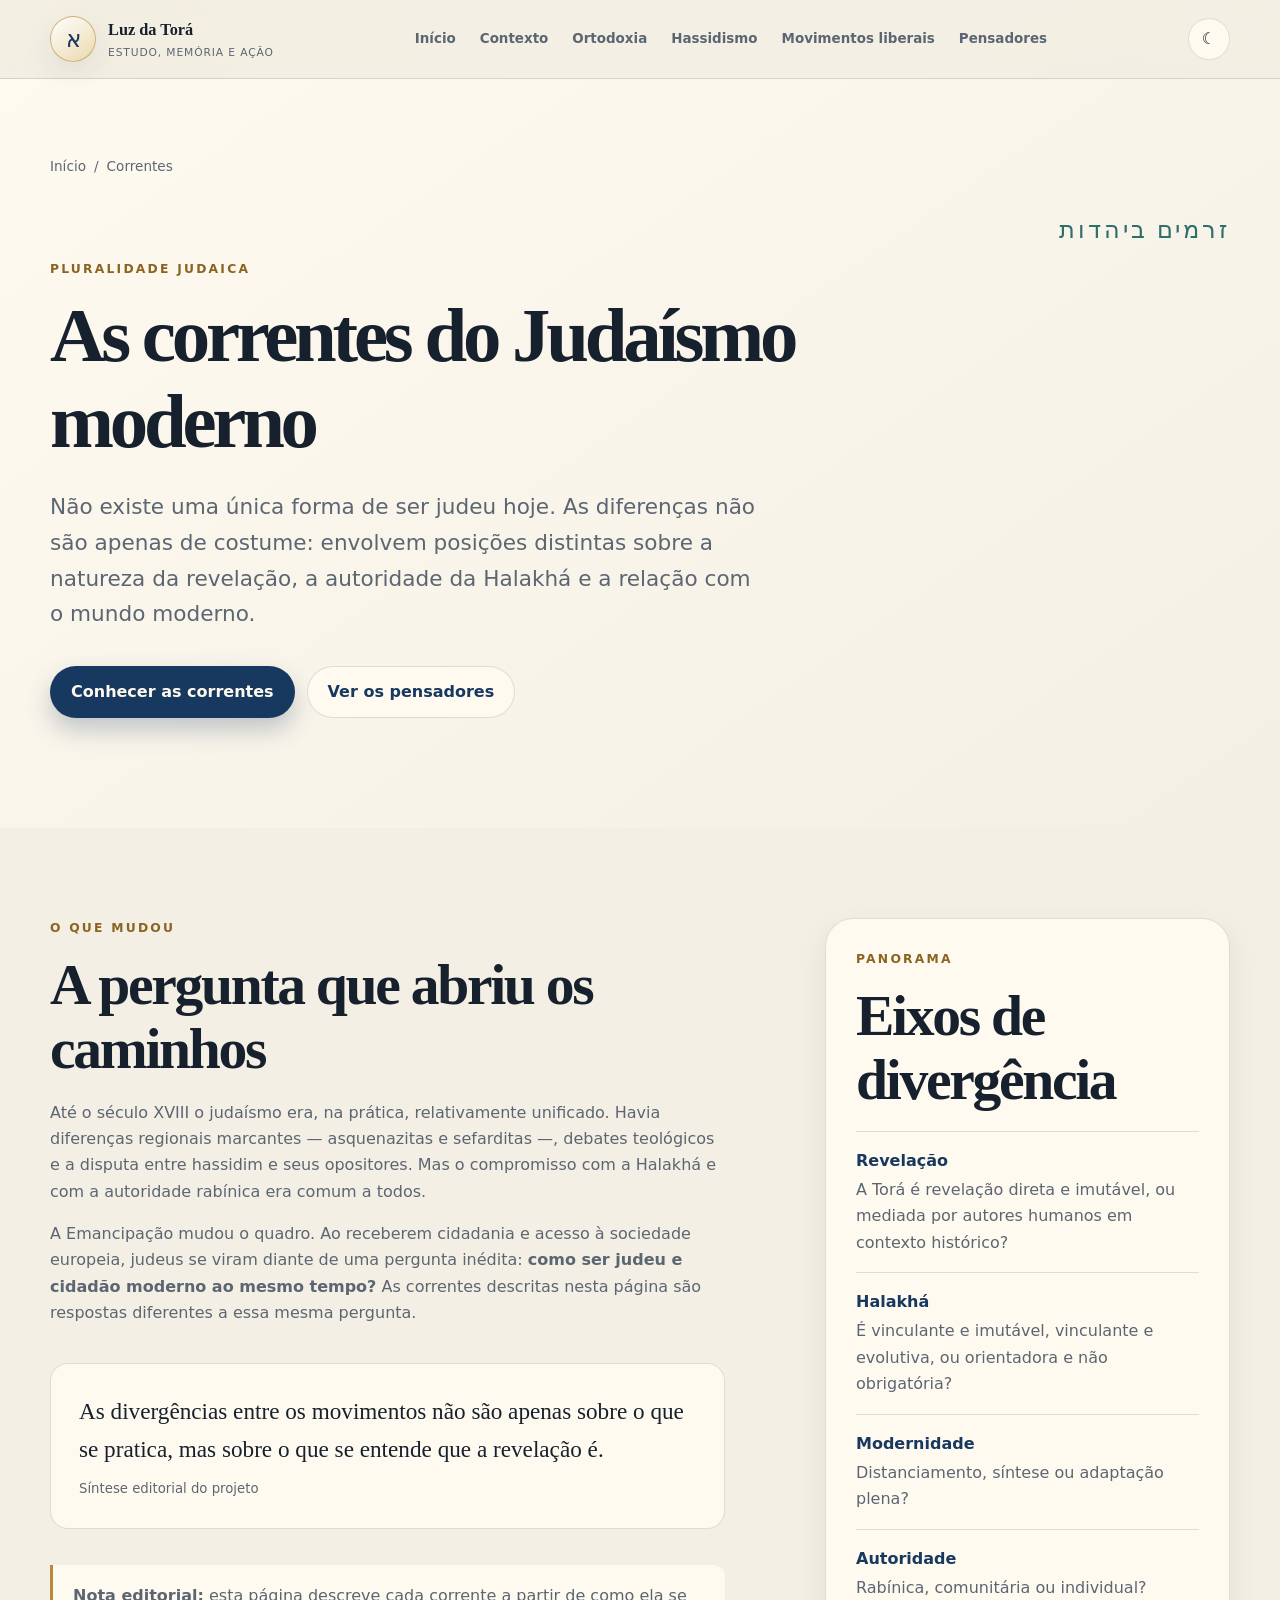
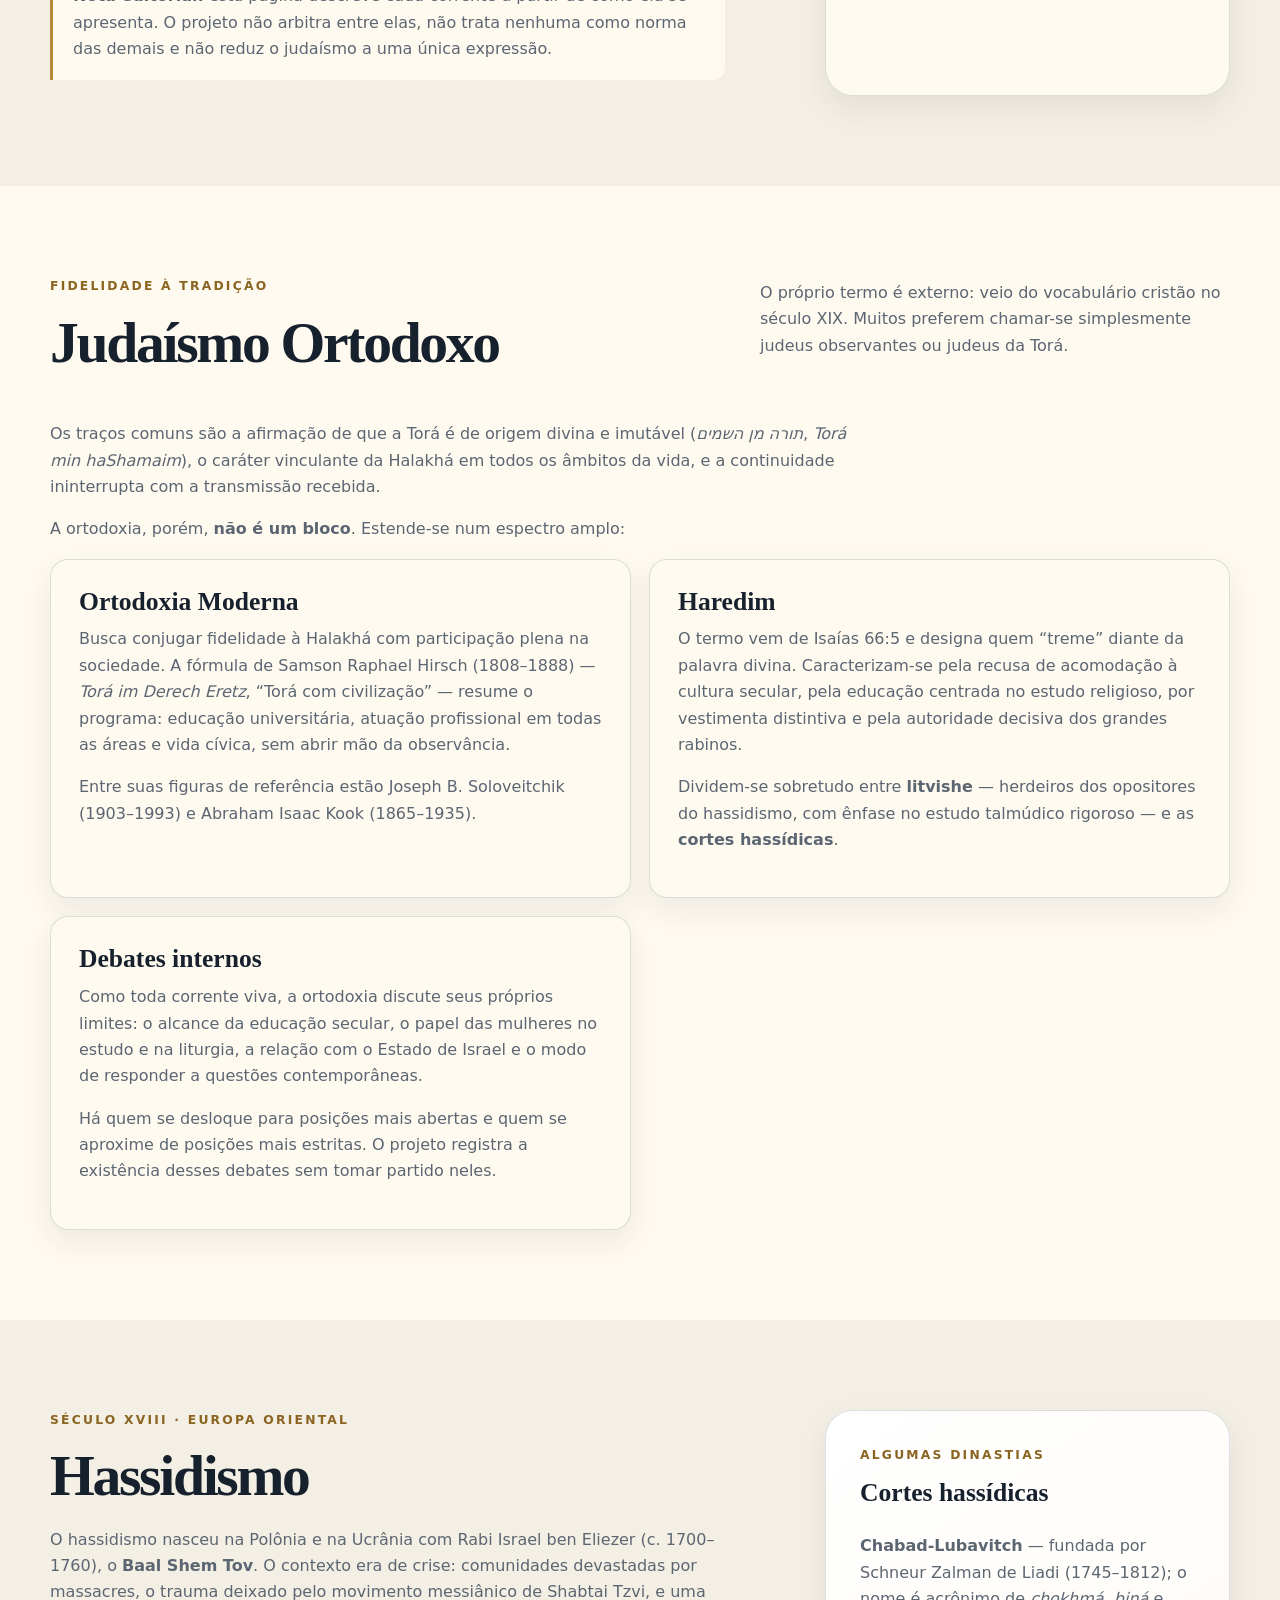
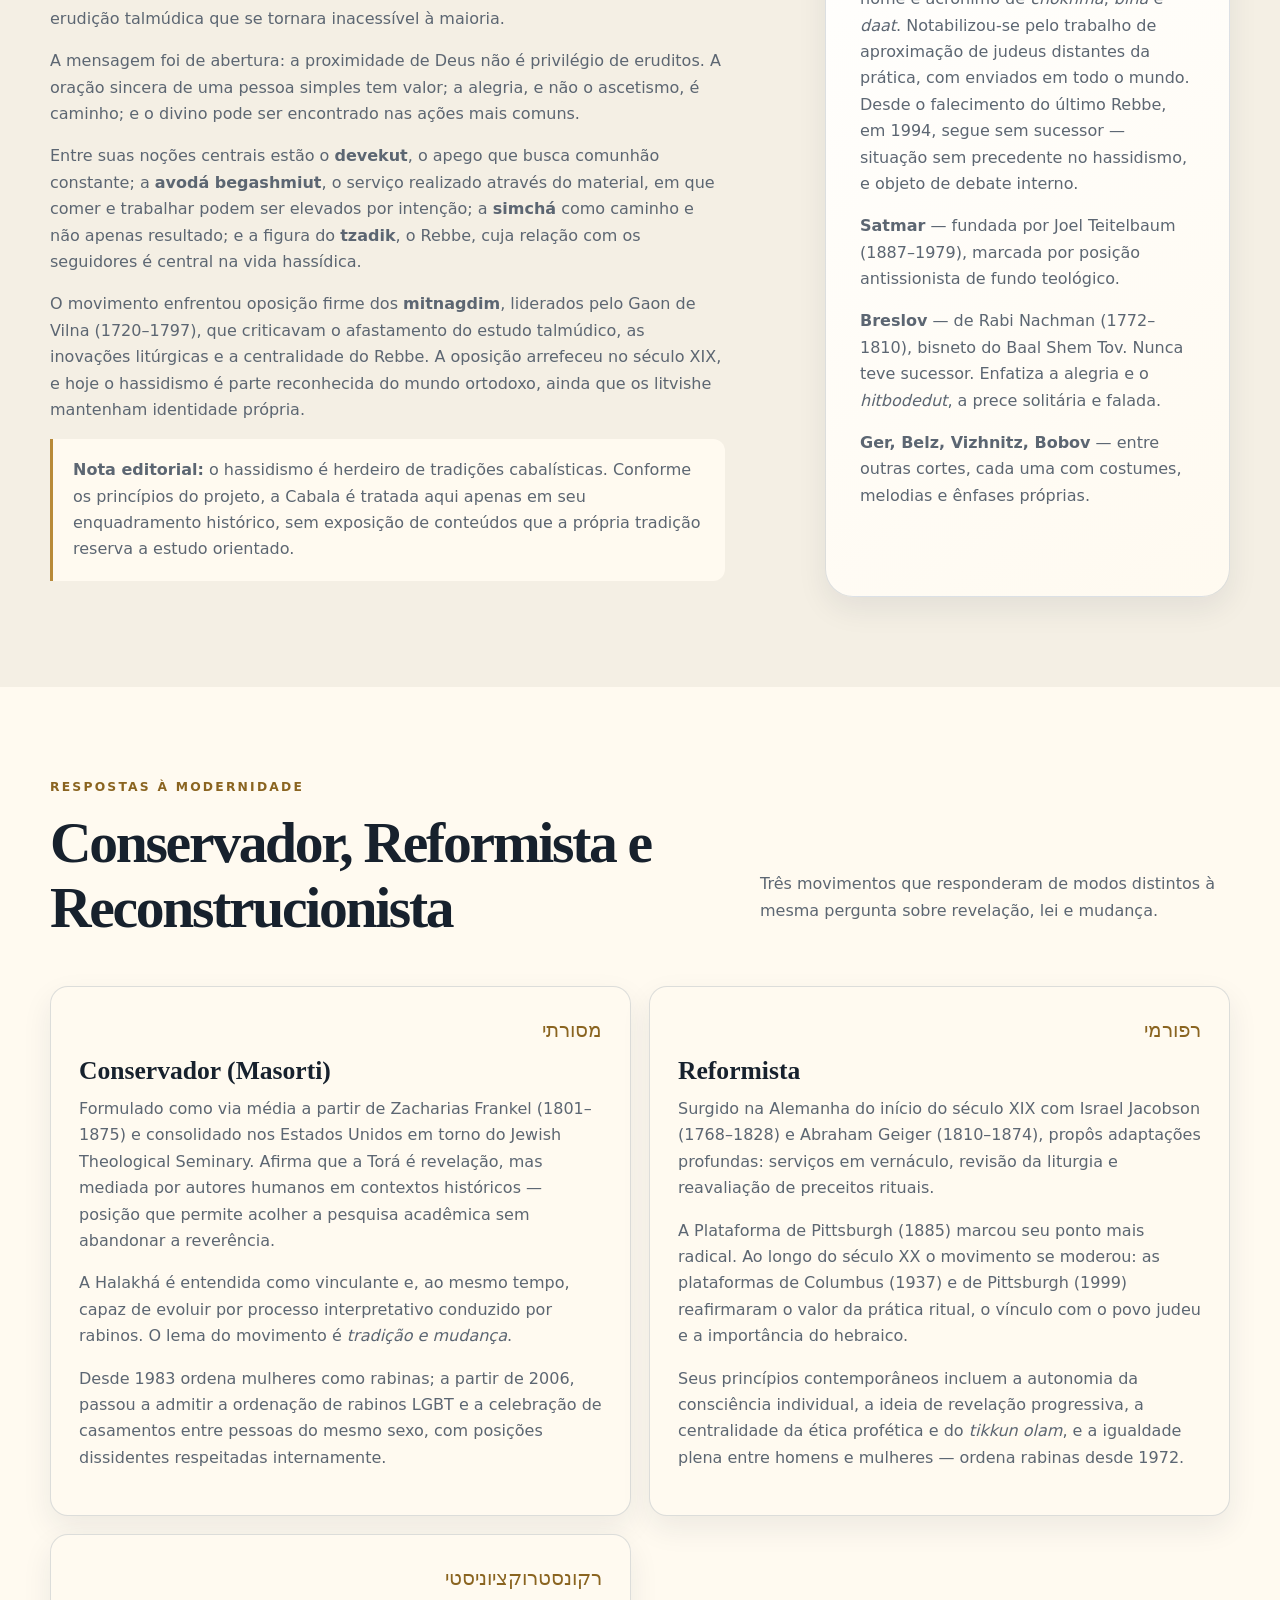
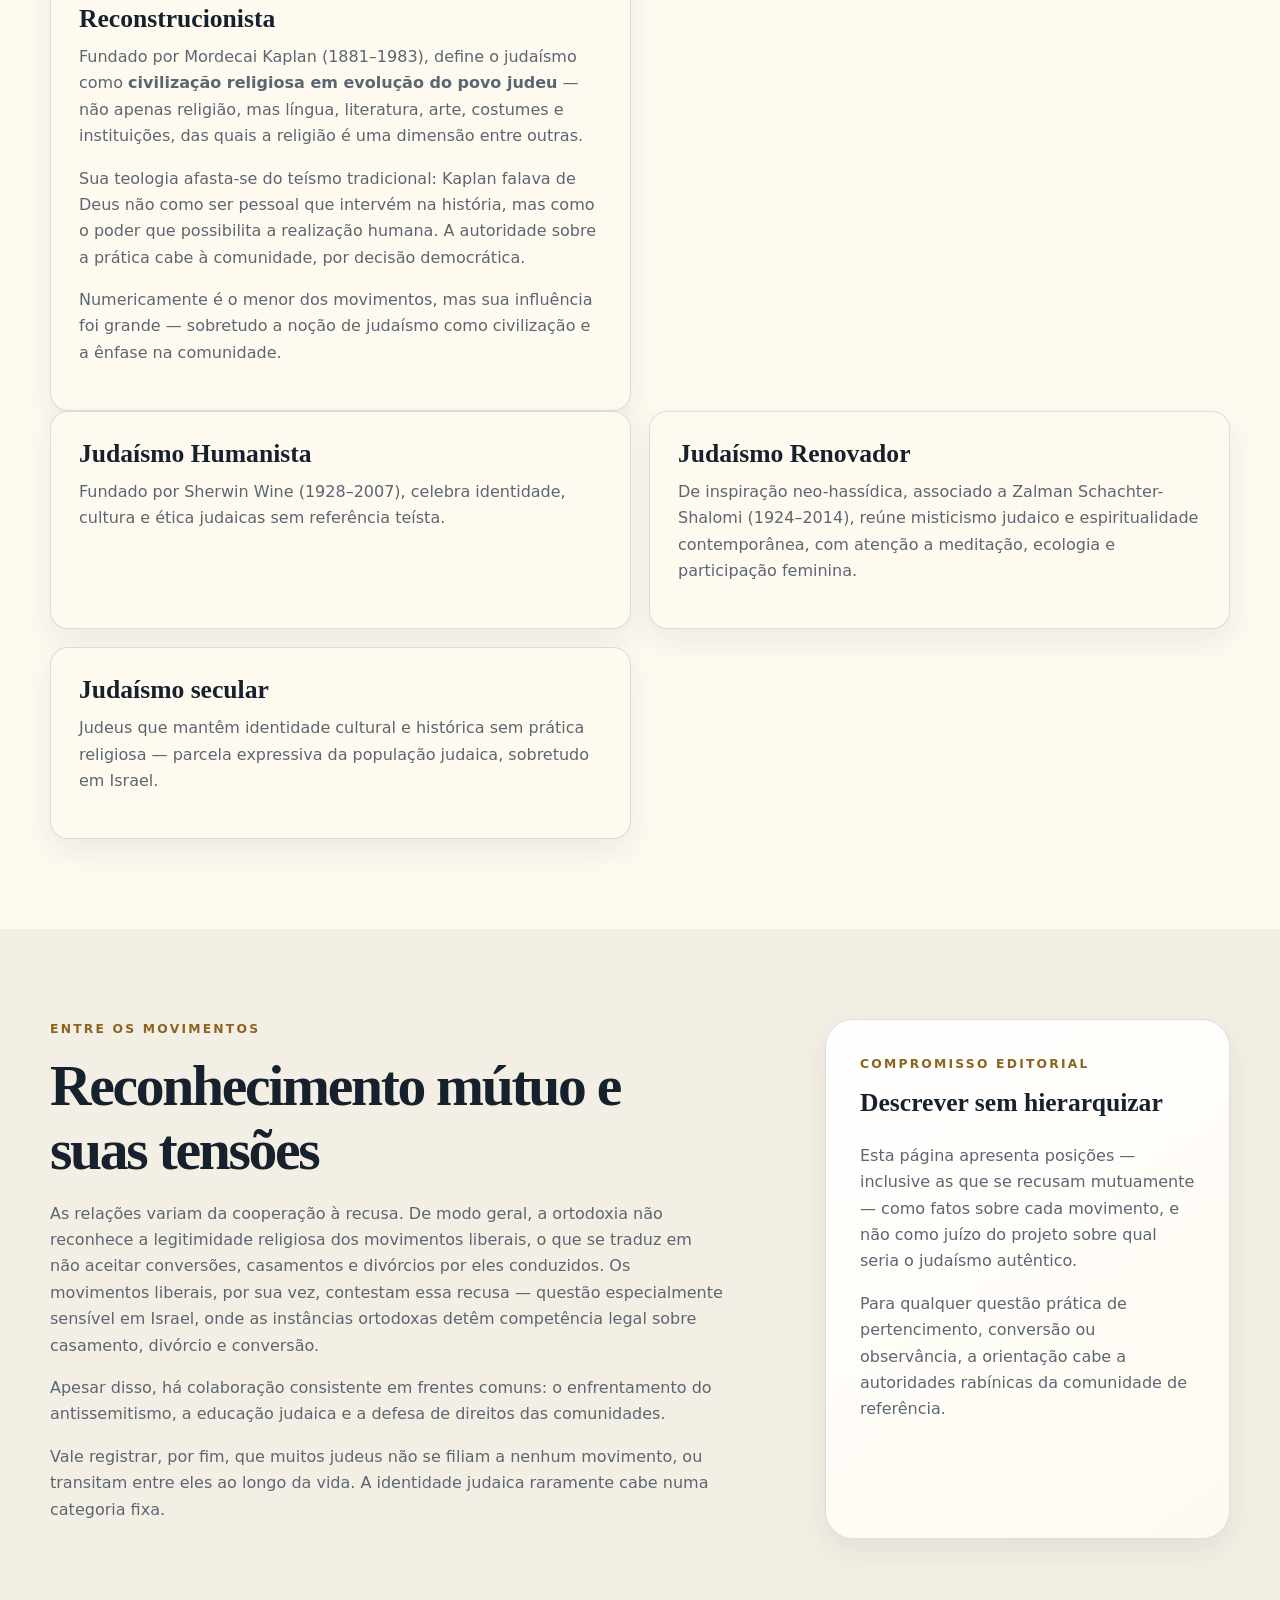
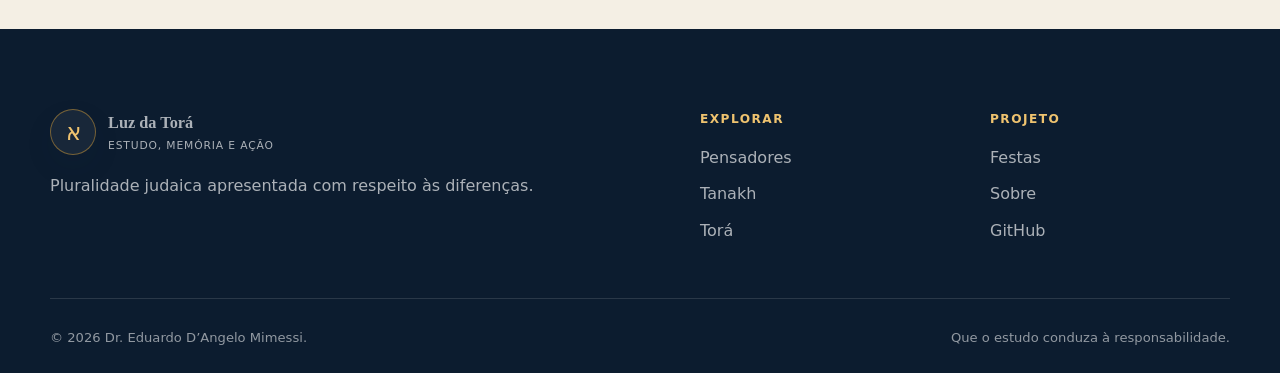
==== docs/correntes.html @ e2f0fd1b "Adiciona correntes e pensadores judaicos e corrige contraste dos temas Duas páginas novas, derivadas" ====
<!doctype html>
<html lang="pt-BR" data-theme="light">
<head>
<meta charset="utf-8"><meta name="viewport" content="width=device-width,initial-scale=1"><meta name="theme-color" content="#17385f">
<meta name="description" content="As correntes do judaísmo moderno: ortodoxia e suas vertentes, hassidismo, conservador, reformista, reconstrucionista e outros movimentos."><meta name="author" content="Dr. Eduardo D’Angelo Mimessi">
<meta property="og:title" content="Correntes do Judaísmo | Luz da Torá"><meta property="og:description" content="Pluralidade judaica na modernidade: como cada corrente responde à revelação, à Halakhá e ao mundo moderno."><meta property="og:type" content="article"><meta property="og:locale" content="pt_BR">
<title>Correntes do Judaísmo | Luz da Torá</title><link rel="manifest" href="manifest.webmanifest"><link rel="icon" href="icon.svg" type="image/svg+xml"><link rel="stylesheet" href="styles.css"><script defer src="app.js"></script>
</head>
<body>
<a class="skip-link" href="#conteudo">Ir para o conteúdo</a>
<header class="site-header"><div class="header-inner container"><a class="brand" href="index.html"><span class="brand-mark" aria-hidden="true">א</span><span><strong>Luz da Torá</strong><small>estudo, memória e ação</small></span></a><button class="menu-button" type="button" aria-controls="main-nav" aria-expanded="false"><span></span><span></span><span></span><span class="sr-only">Abrir menu</span></button><nav class="main-nav" id="main-nav"><a href="index.html">Início</a><a href="#emancipacao">Contexto</a><a href="#ortodoxia">Ortodoxia</a><a href="#hassidismo">Hassidismo</a><a href="#liberais">Movimentos liberais</a><a href="pensadores.html">Pensadores</a></nav><button class="theme-button" type="button" aria-label="Alternar tema"><span class="theme-icon">☾</span></button></div></header>

<main class="reader-main" id="conteudo">

<section class="reader-hero"><div class="container">
<nav class="breadcrumbs"><a href="index.html">Início</a><span>/</span><span>Correntes</span></nav>
<p class="hebrew-kicker" lang="he" dir="rtl">זרמים ביהדות</p>
<p class="eyebrow">Pluralidade judaica</p>
<h1>As correntes do Judaísmo moderno</h1>
<p class="hero-lead">Não existe uma única forma de ser judeu hoje. As diferenças não são apenas de costume: envolvem posições distintas sobre a natureza da revelação, a autoridade da Halakhá e a relação com o mundo moderno.</p>
<div class="reader-actions"><a class="button button-primary" href="#ortodoxia">Conhecer as correntes</a><a class="button button-secondary" href="pensadores.html">Ver os pensadores</a></div>
</div></section>

<section class="reader-section" id="emancipacao"><div class="container reader-intro-grid">
<div class="reader-prose">
<p class="eyebrow">O que mudou</p>
<h2>A pergunta que abriu os caminhos</h2>
<p>Até o século XVIII o judaísmo era, na prática, relativamente unificado. Havia diferenças regionais marcantes — asquenazitas e sefarditas —, debates teológicos e a disputa entre hassidim e seus opositores. Mas o compromisso com a Halakhá e com a autoridade rabínica era comum a todos.</p>
<p>A Emancipação mudou o quadro. Ao receberem cidadania e acesso à sociedade europeia, judeus se viram diante de uma pergunta inédita: <strong>como ser judeu e cidadão moderno ao mesmo tempo?</strong> As correntes descritas nesta página são respostas diferentes a essa mesma pergunta.</p>
<div class="quote-panel"><blockquote>As divergências entre os movimentos não são apenas sobre o que se pratica, mas sobre o que se entende que a revelação é.</blockquote><p>Síntese editorial do projeto</p></div>
<p class="study-note"><strong>Nota editorial:</strong> esta página descreve cada corrente a partir de como ela se apresenta. O projeto não arbitra entre elas, não trata nenhuma como norma das demais e não reduz o judaísmo a uma única expressão.</p>
</div>
<aside class="fact-panel">
<p class="eyebrow">Panorama</p><h2>Eixos de divergência</h2>
<dl class="fact-list">
<div><dt>Revelação</dt><dd>A Torá é revelação direta e imutável, ou mediada por autores humanos em contexto histórico?</dd></div>
<div><dt>Halakhá</dt><dd>É vinculante e imutável, vinculante e evolutiva, ou orientadora e não obrigatória?</dd></div>
<div><dt>Modernidade</dt><dd>Distanciamento, síntese ou adaptação plena?</dd></div>
<div><dt>Autoridade</dt><dd>Rabínica, comunitária ou individual?</dd></div>
</dl>
</aside>
</div></section>

<section class="reader-section alt" id="ortodoxia"><div class="container">
<div class="section-heading"><div><p class="eyebrow">Fidelidade à tradição</p><h2>Judaísmo Ortodoxo</h2></div><p class="section-intro">O próprio termo é externo: veio do vocabulário cristão no século XIX. Muitos preferem chamar-se simplesmente judeus observantes ou judeus da Torá.</p></div>
<div class="reader-prose">
<p>Os traços comuns são a afirmação de que a Torá é de origem divina e imutável (<em lang="he" dir="rtl">תורה מן השמים</em>, <em>Torá min haShamaim</em>), o caráter vinculante da Halakhá em todos os âmbitos da vida, e a continuidade ininterrupta com a transmissão recebida.</p>
<p>A ortodoxia, porém, <strong>não é um bloco</strong>. Estende-se num espectro amplo:</p>
</div>
<div class="content-grid">
<article class="content-card"><h3>Ortodoxia Moderna</h3><p>Busca conjugar fidelidade à Halakhá com participação plena na sociedade. A fórmula de Samson Raphael Hirsch (1808–1888) — <em>Torá im Derech Eretz</em>, “Torá com civilização” — resume o programa: educação universitária, atuação profissional em todas as áreas e vida cívica, sem abrir mão da observância.</p><p>Entre suas figuras de referência estão Joseph B. Soloveitchik (1903–1993) e Abraham Isaac Kook (1865–1935).</p></article>
<article class="content-card"><h3>Haredim</h3><p>O termo vem de Isaías 66:5 e designa quem “treme” diante da palavra divina. Caracterizam-se pela recusa de acomodação à cultura secular, pela educação centrada no estudo religioso, por vestimenta distintiva e pela autoridade decisiva dos grandes rabinos.</p><p>Dividem-se sobretudo entre <strong>litvishe</strong> — herdeiros dos opositores do hassidismo, com ênfase no estudo talmúdico rigoroso — e as <strong>cortes hassídicas</strong>.</p></article>
<article class="content-card"><h3>Debates internos</h3><p>Como toda corrente viva, a ortodoxia discute seus próprios limites: o alcance da educação secular, o papel das mulheres no estudo e na liturgia, a relação com o Estado de Israel e o modo de responder a questões contemporâneas.</p><p>Há quem se desloque para posições mais abertas e quem se aproxime de posições mais estritas. O projeto registra a existência desses debates sem tomar partido neles.</p></article>
</div>
</div></section>

<section class="reader-section" id="hassidismo"><div class="container reader-intro-grid">
<div class="reader-prose">
<p class="eyebrow">Século XVIII · Europa Oriental</p>
<h2>Hassidismo</h2>
<p>O hassidismo nasceu na Polônia e na Ucrânia com Rabi Israel ben Eliezer (c. 1700–1760), o <strong>Baal Shem Tov</strong>. O contexto era de crise: comunidades devastadas por massacres, o trauma deixado pelo movimento messiânico de Shabtai Tzvi, e uma erudição talmúdica que se tornara inacessível à maioria.</p>
<p>A mensagem foi de abertura: a proximidade de Deus não é privilégio de eruditos. A oração sincera de uma pessoa simples tem valor; a alegria, e não o ascetismo, é caminho; e o divino pode ser encontrado nas ações mais comuns.</p>
<p>Entre suas noções centrais estão o <strong>devekut</strong>, o apego que busca comunhão constante; a <strong>avodá begashmiut</strong>, o serviço realizado através do material, em que comer e trabalhar podem ser elevados por intenção; a <strong>simchá</strong> como caminho e não apenas resultado; e a figura do <strong>tzadik</strong>, o Rebbe, cuja relação com os seguidores é central na vida hassídica.</p>
<p>O movimento enfrentou oposição firme dos <strong>mitnagdim</strong>, liderados pelo Gaon de Vilna (1720–1797), que criticavam o afastamento do estudo talmúdico, as inovações litúrgicas e a centralidade do Rebbe. A oposição arrefeceu no século XIX, e hoje o hassidismo é parte reconhecida do mundo ortodoxo, ainda que os litvishe mantenham identidade própria.</p>
<p class="study-note"><strong>Nota editorial:</strong> o hassidismo é herdeiro de tradições cabalísticas. Conforme os princípios do projeto, a Cabala é tratada aqui apenas em seu enquadramento histórico, sem exposição de conteúdos que a própria tradição reserva a estudo orientado.</p>
</div>
<aside class="study-card">
<p class="eyebrow">Algumas dinastias</p>
<h3>Cortes hassídicas</h3>
<p><strong>Chabad-Lubavitch</strong> — fundada por Schneur Zalman de Liadi (1745–1812); o nome é acrônimo de <em>chokhmá</em>, <em>biná</em> e <em>daat</em>. Notabilizou-se pelo trabalho de aproximação de judeus distantes da prática, com enviados em todo o mundo. Desde o falecimento do último Rebbe, em 1994, segue sem sucessor — situação sem precedente no hassidismo, e objeto de debate interno.</p>
<p><strong>Satmar</strong> — fundada por Joel Teitelbaum (1887–1979), marcada por posição antissionista de fundo teológico.</p>
<p><strong>Breslov</strong> — de Rabi Nachman (1772–1810), bisneto do Baal Shem Tov. Nunca teve sucessor. Enfatiza a alegria e o <em>hitbodedut</em>, a prece solitária e falada.</p>
<p><strong>Ger, Belz, Vizhnitz, Bobov</strong> — entre outras cortes, cada uma com costumes, melodias e ênfases próprias.</p>
</aside>
</div></section>

<section class="reader-section alt" id="liberais"><div class="container">
<div class="section-heading"><div><p class="eyebrow">Respostas à modernidade</p><h2>Conservador, Reformista e Reconstrucionista</h2></div><p class="section-intro">Três movimentos que responderam de modos distintos à mesma pergunta sobre revelação, lei e mudança.</p></div>
<div class="content-grid">
<article class="content-card">
<p class="hebrew" lang="he" dir="rtl">מסורתי</p>
<h3>Conservador (Masorti)</h3>
<p>Formulado como via média a partir de Zacharias Frankel (1801–1875) e consolidado nos Estados Unidos em torno do Jewish Theological Seminary. Afirma que a Torá é revelação, mas mediada por autores humanos em contextos históricos — posição que permite acolher a pesquisa acadêmica sem abandonar a reverência.</p>
<p>A Halakhá é entendida como vinculante e, ao mesmo tempo, capaz de evoluir por processo interpretativo conduzido por rabinos. O lema do movimento é <em>tradição e mudança</em>.</p>
<p>Desde 1983 ordena mulheres como rabinas; a partir de 2006, passou a admitir a ordenação de rabinos LGBT e a celebração de casamentos entre pessoas do mesmo sexo, com posições dissidentes respeitadas internamente.</p>
</article>
<article class="content-card">
<p class="hebrew" lang="he" dir="rtl">רפורמי</p>
<h3>Reformista</h3>
<p>Surgido na Alemanha do início do século XIX com Israel Jacobson (1768–1828) e Abraham Geiger (1810–1874), propôs adaptações profundas: serviços em vernáculo, revisão da liturgia e reavaliação de preceitos rituais.</p>
<p>A Plataforma de Pittsburgh (1885) marcou seu ponto mais radical. Ao longo do século XX o movimento se moderou: as plataformas de Columbus (1937) e de Pittsburgh (1999) reafirmaram o valor da prática ritual, o vínculo com o povo judeu e a importância do hebraico.</p>
<p>Seus princípios contemporâneos incluem a autonomia da consciência individual, a ideia de revelação progressiva, a centralidade da ética profética e do <em>tikkun olam</em>, e a igualdade plena entre homens e mulheres — ordena rabinas desde 1972.</p>
</article>
<article class="content-card">
<p class="hebrew" lang="he" dir="rtl">רקונסטרוקציוניסטי</p>
<h3>Reconstrucionista</h3>
<p>Fundado por Mordecai Kaplan (1881–1983), define o judaísmo como <strong>civilização religiosa em evolução do povo judeu</strong> — não apenas religião, mas língua, literatura, arte, costumes e instituições, das quais a religião é uma dimensão entre outras.</p>
<p>Sua teologia afasta-se do teísmo tradicional: Kaplan falava de Deus não como ser pessoal que intervém na história, mas como o poder que possibilita a realização humana. A autoridade sobre a prática cabe à comunidade, por decisão democrática.</p>
<p>Numericamente é o menor dos movimentos, mas sua influência foi grande — sobretudo a noção de judaísmo como civilização e a ênfase na comunidade.</p>
</article>
</div>
<div class="content-grid">
<article class="content-card"><h3>Judaísmo Humanista</h3><p>Fundado por Sherwin Wine (1928–2007), celebra identidade, cultura e ética judaicas sem referência teísta.</p></article>
<article class="content-card"><h3>Judaísmo Renovador</h3><p>De inspiração neo-hassídica, associado a Zalman Schachter-Shalomi (1924–2014), reúne misticismo judaico e espiritualidade contemporânea, com atenção a meditação, ecologia e participação feminina.</p></article>
<article class="content-card"><h3>Judaísmo secular</h3><p>Judeus que mantêm identidade cultural e histórica sem prática religiosa — parcela expressiva da população judaica, sobretudo em Israel.</p></article>
</div>
</div></section>

<section class="reader-section"><div class="container reader-intro-grid">
<div class="reader-prose">
<p class="eyebrow">Entre os movimentos</p>
<h2>Reconhecimento mútuo e suas tensões</h2>
<p>As relações variam da cooperação à recusa. De modo geral, a ortodoxia não reconhece a legitimidade religiosa dos movimentos liberais, o que se traduz em não aceitar conversões, casamentos e divórcios por eles conduzidos. Os movimentos liberais, por sua vez, contestam essa recusa — questão especialmente sensível em Israel, onde as instâncias ortodoxas detêm competência legal sobre casamento, divórcio e conversão.</p>
<p>Apesar disso, há colaboração consistente em frentes comuns: o enfrentamento do antissemitismo, a educação judaica e a defesa de direitos das comunidades.</p>
<p>Vale registrar, por fim, que muitos judeus não se filiam a nenhum movimento, ou transitam entre eles ao longo da vida. A identidade judaica raramente cabe numa categoria fixa.</p>
</div>
<aside class="study-card">
<p class="eyebrow">Compromisso editorial</p>
<h3>Descrever sem hierarquizar</h3>
<p>Esta página apresenta posições — inclusive as que se recusam mutuamente — como fatos sobre cada movimento, e não como juízo do projeto sobre qual seria o judaísmo autêntico.</p>
<p>Para qualquer questão prática de pertencimento, conversão ou observância, a orientação cabe a autoridades rabínicas da comunidade de referência.</p>
</aside>
</div></section>

</main>

<footer class="site-footer"><div class="container footer-grid"><div><a class="brand footer-brand" href="index.html"><span class="brand-mark">א</span><span><strong>Luz da Torá</strong><small>estudo, memória e ação</small></span></a><p>Pluralidade judaica apresentada com respeito às diferenças.</p></div><nav><strong>Explorar</strong><a href="pensadores.html">Pensadores</a><a href="tanakh.html">Tanakh</a><a href="tora.html">Torá</a></nav><nav><strong>Projeto</strong><a href="festas.html">Festas</a><a href="index.html#sobre">Sobre</a><a href="https://github.com/edumimessi/luzdatora">GitHub</a></nav></div><div class="container footer-bottom"><p>© <span id="current-year"></span> Dr. Eduardo D’Angelo Mimessi.</p><p>Que o estudo conduza à responsabilidade.</p></div></footer>
</body></html>
---- docs/styles.css ----
:root{--bg:#f4efe4;--surface:#fffaf0;--surface-strong:#fff;--text:#17212d;--muted:#5c6672;--primary:#17385f;--primary-dark:#0d243f;--accent:#b88a38;--accent-strong:#8a6420;--on-primary:#fffaf0;--surface-deep:#0d243f;--label:#8a6420;--accent-soft:#ead9ad;--teal:#2c6f6b;--border:rgba(23,56,95,.15);--shadow:0 24px 60px rgba(21,41,63,.12);--shadow-soft:0 12px 30px rgba(21,41,63,.08);--radius-lg:28px;--radius-md:18px;--radius-sm:12px;--container:1180px;--serif:Georgia,"Times New Roman",serif;--sans:Inter,ui-sans-serif,system-ui,-apple-system,BlinkMacSystemFont,"Segoe UI",sans-serif}html[data-theme="dark"]{--bg:#0f1721;--surface:#172331;--surface-strong:#1c2a39;--text:#f5ecd8;--muted:#bdc4ca;--primary:#a9c9ef;--primary-dark:#d8e8fb;--accent:#e5bc69;--accent-strong:#e5bc69;--on-primary:#0f1721;--surface-deep:#101c28;--label:#e8c987;--accent-soft:#493e29;--teal:#75b9b3;--border:rgba(244,235,217,.13);--shadow:0 24px 60px rgba(0,0,0,.35);--shadow-soft:0 12px 30px rgba(0,0,0,.24)}*{box-sizing:border-box}html{scroll-behavior:smooth;scroll-padding-top:90px}body{margin:0;min-width:320px;background:var(--bg);color:var(--text);font-family:var(--sans);line-height:1.65;transition:background-color .25s ease,color .25s ease}body:before{content:"";position:fixed;inset:0;z-index:-2;pointer-events:none;background:radial-gradient(circle at 10% 12%,rgba(184,138,56,.1),transparent 28%),radial-gradient(circle at 88% 24%,rgba(44,111,107,.09),transparent 30%)}button,input{font:inherit}button,a{-webkit-tap-highlight-color:transparent}a{color:inherit}h1,h2,h3,h4,p{margin-top:0}h1,h2,h3{font-family:var(--serif);font-weight:600;line-height:1.12}h1{max-width:780px;margin-bottom:24px;font-size:clamp(3.1rem,7vw,6.5rem);letter-spacing:-.055em}h1 em{color:var(--primary);font-weight:500}h2{margin-bottom:18px;font-size:clamp(2.2rem,4.5vw,4.15rem);letter-spacing:-.04em}h3{font-size:clamp(1.35rem,2vw,1.82rem)}p{color:var(--muted)}.container{width:min(calc(100% - 40px),var(--container));margin-inline:auto}.section{padding:108px 0}.eyebrow{margin-bottom:14px;color:var(--accent-strong);font-size:.77rem;font-weight:800;letter-spacing:.18em;text-transform:uppercase}.hebrew-kicker{margin-bottom:8px;color:var(--teal);font-family:var(--serif);font-size:clamp(1.1rem,2vw,1.5rem);letter-spacing:.12em}.hebrew{color:var(--accent-strong);font-family:var(--serif);font-size:1.22rem}.sr-only{position:absolute;width:1px;height:1px;padding:0;margin:-1px;overflow:hidden;clip:rect(0,0,0,0);white-space:nowrap;border:0}.skip-link{position:fixed;top:12px;left:12px;z-index:999;padding:10px 14px;border-radius:8px;background:var(--surface-deep);color:#fff8e9;transform:translateY(-160%);transition:transform .2s}.skip-link:focus{transform:translateY(0)}.site-header{position:sticky;top:0;z-index:50;border-bottom:1px solid var(--border);background:color-mix(in srgb,var(--bg) 88%,transparent);backdrop-filter:blur(18px)}.header-inner{display:grid;grid-template-columns:auto 1fr auto;align-items:center;gap:24px;min-height:78px}.brand{display:inline-flex;align-items:center;gap:12px;text-decoration:none}.brand-mark{display:grid;place-items:center;width:46px;height:46px;border:1px solid color-mix(in srgb,var(--accent) 60%,transparent);border-radius:50%;background:linear-gradient(145deg,var(--surface-strong),var(--accent-soft));color:var(--primary);font-family:var(--serif);font-size:1.45rem;box-shadow:var(--shadow-soft)}.brand span:last-child{display:grid}.brand strong{font-family:var(--serif);font-size:1.02rem}.brand small{color:var(--muted);font-size:.67rem;letter-spacing:.08em;text-transform:uppercase}.main-nav{display:flex;justify-content:center;gap:4px}.main-nav a{padding:8px 10px;border-radius:999px;color:var(--muted);font-size:.84rem;font-weight:750;text-decoration:none;transition:.2s}.main-nav a:hover,.main-nav a:focus-visible{background:var(--surface);color:var(--primary)}.theme-button,.menu-button{border:1px solid var(--border);background:var(--surface);color:var(--text);cursor:pointer}.theme-button{display:grid;place-items:center;width:42px;height:42px;border-radius:50%}.menu-button{display:none}.hero{position:relative;overflow:hidden;min-height:calc(100vh - 78px);padding:88px 0 78px}.hero-pattern{position:absolute;inset:0;z-index:-1;opacity:.42;background-image:linear-gradient(30deg,transparent 48%,rgba(184,138,56,.11) 49%,rgba(184,138,56,.11) 51%,transparent 52%),linear-gradient(-30deg,transparent 48%,rgba(23,56,95,.06) 49%,rgba(23,56,95,.06) 51%,transparent 52%);background-size:72px 124px;mask-image:linear-gradient(to bottom,black,transparent 88%)}.hero-grid{display:grid;grid-template-columns:minmax(0,1.32fr) minmax(300px,.68fr);align-items:center;gap:clamp(48px,8vw,108px)}.hero-lead{max-width:720px;margin-bottom:34px;font-size:clamp(1.08rem,1.8vw,1.35rem)}.hero-actions,.reader-actions{display:flex;flex-wrap:wrap;gap:12px;margin-bottom:34px}.button{display:inline-flex;align-items:center;justify-content:center;min-height:48px;padding:12px 20px;border:1px solid transparent;border-radius:999px;font-weight:800;text-decoration:none;cursor:pointer;transition:transform .2s,box-shadow .2s,background-color .2s}.button:hover{transform:translateY(-2px)}.button-primary{background:var(--primary);color:var(--on-primary);box-shadow:0 12px 24px color-mix(in srgb,var(--primary) 25%,transparent)}.button-primary:hover{background:var(--primary-dark)}.button-secondary{border-color:var(--border);background:var(--surface);color:var(--primary)}.button-ghost{background:transparent;color:var(--muted)}.hero-principles{display:flex;flex-wrap:wrap;gap:10px 24px;padding:0;margin:0;color:var(--muted);font-size:.85rem;font-weight:700;list-style:none}.hero-principles li:before{content:"✦";margin-right:8px;color:var(--accent)}.hero-card{position:relative;padding:42px;overflow:hidden;border:1px solid var(--border);border-radius:var(--radius-lg);background:linear-gradient(145deg,var(--surface-strong),var(--surface));box-shadow:var(--shadow)}.hero-card:after{content:"";position:absolute;right:-44px;bottom:-44px;width:175px;height:175px;border:1px solid var(--accent-soft);border-radius:50%;box-shadow:0 0 0 18px transparent,0 0 0 19px var(--accent-soft),0 0 0 37px transparent,0 0 0 38px var(--accent-soft);opacity:.45}.scroll-symbol{display:grid;place-items:center;width:104px;height:74px;margin-bottom:30px;border:1px solid var(--accent);border-radius:12px;background:var(--surface);color:var(--primary);font-family:var(--serif);font-size:1.6rem;box-shadow:0 0 0 8px var(--surface),0 0 0 9px var(--accent-soft)}.hero-card blockquote{position:relative;z-index:1;margin:0 0 14px;font-family:var(--serif);font-size:clamp(1.5rem,3vw,2.2rem);line-height:1.35}.reference,.verse-reference{color:var(--muted);font-size:.82rem;font-weight:700}.hero-note{position:relative;z-index:1;margin:24px 0 0;padding-top:20px;border-top:1px solid var(--border)}.section-heading{display:grid;grid-template-columns:1fr minmax(260px,470px);align-items:end;gap:40px;margin-bottom:46px}.section-heading h2{margin-bottom:0}.devotional-section{background:var(--surface)}.devotional-card{overflow:hidden;border:1px solid var(--border);border-radius:var(--radius-lg);background:var(--surface-strong);box-shadow:var(--shadow-soft)}.devotional-meta{display:flex;align-items:center;justify-content:space-between;gap:20px;padding:18px 28px;border-bottom:1px solid var(--border);color:var(--muted);font-size:.84rem;font-weight:700}.tag{display:inline-flex;width:fit-content;padding:6px 11px;border-radius:999px;background:var(--accent-soft);color:var(--primary-dark);font-size:.72rem;font-weight:800;letter-spacing:.05em;text-transform:uppercase}.devotional-content{padding:clamp(28px,5vw,60px)}.devotional-kicker{margin-bottom:10px;color:var(--teal);font-size:.78rem;font-weight:800;letter-spacing:.14em;text-transform:uppercase}.devotional-content>h3{max-width:780px;margin-bottom:24px;font-size:clamp(2rem,4vw,3.55rem)}.devotional-content>blockquote{max-width:920px;padding-left:24px;margin:0 0 10px;border-left:3px solid var(--accent);color:var(--text);font-family:var(--serif);font-size:clamp(1.25rem,2.7vw,2rem);font-style:italic}.devotional-grid{display:grid;grid-template-columns:repeat(2,minmax(0,1fr));gap:30px 46px;margin-top:42px}.devotional-grid h4{margin-bottom:8px;color:var(--primary);font-size:.82rem;letter-spacing:.13em;text-transform:uppercase}.devotional-grid p{margin-bottom:0}.devotional-actions{display:flex;gap:10px;padding:20px 28px;border-top:1px solid var(--border);background:color-mix(in srgb,var(--surface) 75%,transparent)}.books-grid{display:grid;grid-template-columns:repeat(5,minmax(0,1fr));gap:16px}.book-card{display:flex;flex-direction:column;min-height:350px;padding:26px;border:1px solid var(--border);border-radius:var(--radius-md);background:var(--surface);text-decoration:none;box-shadow:var(--shadow-soft);transition:transform .2s,border-color .2s}.book-card:hover{transform:translateY(-5px);border-color:var(--accent)}.book-card>span{color:var(--accent-strong);font-family:var(--serif);font-size:1.5rem}.book-card .hebrew{margin:28px 0 8px;font-size:1.45rem}.book-card h3{margin-bottom:12px}.book-card p:last-child{margin-bottom:0}.center-action{display:flex;justify-content:center;margin-top:34px}.tanakh-section{background:var(--surface-deep);color:#fff8e9}.tanakh-layout{display:grid;grid-template-columns:minmax(260px,.72fr) minmax(0,1.28fr);gap:clamp(50px,8vw,110px);align-items:start}.tanakh-intro{position:sticky;top:116px}.tanakh-section h2,.tanakh-section h3{color:#fff}.tanakh-section p{color:rgba(255,255,255,.72)}.tanakh-section .card-open-link,.tanakh-section .text-link,.tanakh-section .hebrew,.tanakh-section .card-label{color:#e8c987!important}.text-link{display:inline-flex;gap:10px;color:var(--accent-strong);font-weight:800;text-decoration:none}.tanakh-grid{display:grid;gap:16px}.tanakh-grid article{padding:30px;border:1px solid rgba(255,255,255,.15);border-radius:var(--radius-md);background:rgba(255,255,255,.07)}.tanakh-grid article>.hebrew{font-size:1.7rem}.card-label{margin:16px 0 6px;color:var(--label)!important;font-size:.72rem;font-weight:800;letter-spacing:.12em;text-transform:uppercase}.parashah-grid{display:grid;grid-template-columns:minmax(0,1.15fr) minmax(280px,.85fr);gap:clamp(48px,8vw,100px);align-items:start}.notice{padding:18px 20px;border-left:3px solid var(--accent);border-radius:0 var(--radius-sm) var(--radius-sm) 0;background:var(--surface);font-size:.93rem}.study-card{padding:34px;border:1px solid var(--border);border-radius:var(--radius-lg);background:linear-gradient(145deg,var(--surface-strong),var(--surface));box-shadow:var(--shadow-soft)}.study-card dl{margin:22px 0 0}.study-card dl div{padding:14px 0;border-top:1px solid var(--border)}.study-card dt{color:var(--primary);font-family:var(--serif);font-weight:700}.study-card dd{margin:3px 0 0;color:var(--muted)}.concepts-section{background:var(--surface)}.concept-grid{display:grid;grid-template-columns:repeat(4,minmax(0,1fr));gap:16px}.concept-grid article{padding:26px;border:1px solid var(--border);border-radius:var(--radius-md);background:var(--surface-strong)}.concept-grid article>span{color:var(--accent-strong);font-family:var(--serif);font-size:1.4rem}.concept-grid h3{margin:24px 0 8px}.concept-grid p{margin-bottom:0}.action-card,.about-card{display:grid;grid-template-columns:.85fr 1.15fr;gap:60px;padding:clamp(30px,6vw,70px);border:1px solid var(--border);border-radius:var(--radius-lg);background:linear-gradient(145deg,var(--surface-strong),var(--surface));box-shadow:var(--shadow-soft)}.action-card h2,.about-card h2{margin-bottom:0}.action-card p:last-child,.about-card p:last-child{margin-bottom:0}.about-section{padding-top:50px}.site-footer{padding:80px 0 24px;background:#0c1c2f;color:#f8ecdc}.footer-grid{display:grid;grid-template-columns:1.5fr .6fr .6fr;gap:50px}.footer-brand{margin-bottom:18px}.footer-brand .brand-mark{background:rgba(255,255,255,.05);color:#efc36f}.footer-grid p,.footer-grid a,.footer-brand small{color:rgba(255,255,255,.66)}.footer-grid nav{display:grid;align-content:start;gap:10px}.footer-grid nav strong{margin-bottom:6px;color:#efc36f;font-size:.76rem;letter-spacing:.12em;text-transform:uppercase}.footer-grid nav a{text-decoration:none}.footer-grid nav a:hover{color:white}.footer-bottom{display:flex;justify-content:space-between;gap:30px;padding-top:28px;margin-top:54px;border-top:1px solid rgba(255,255,255,.12)}.footer-bottom p{margin:0;color:rgba(255,255,255,.55);font-size:.82rem}.toast{position:fixed;right:24px;bottom:24px;z-index:100;padding:13px 18px;border-radius:999px;background:var(--surface-deep);color:#fff8e9;box-shadow:var(--shadow);opacity:0;transform:translateY(16px);pointer-events:none;transition:.2s}.toast.is-visible{opacity:1;transform:translateY(0)}.reader-main{min-height:70vh}.reader-hero{padding:76px 0;background:linear-gradient(145deg,var(--surface),var(--bg))}.reader-hero h1{max-width:900px;font-size:clamp(2.8rem,6vw,5.5rem)}.breadcrumbs{display:flex;flex-wrap:wrap;gap:8px;margin-bottom:34px;color:var(--muted);font-size:.85rem}.breadcrumbs a{text-decoration:none}.reader-section{padding:90px 0}.reader-section.alt{background:var(--surface)}.reader-intro-grid{display:grid;grid-template-columns:minmax(0,1.25fr) minmax(280px,.75fr);gap:clamp(45px,8vw,100px)}.reader-prose{max-width:800px}.reader-prose h3{margin-top:34px}.fact-panel{padding:30px;border:1px solid var(--border);border-radius:var(--radius-lg);background:var(--surface);box-shadow:var(--shadow-soft)}.fact-list{margin:0}.fact-list div{padding:16px 0;border-top:1px solid var(--border)}.fact-list dt{font-weight:800;color:var(--primary)}.fact-list dd{margin:3px 0 0;color:var(--muted)}.content-grid{display:grid;grid-template-columns:repeat(2,minmax(0,1fr));gap:18px}.content-card{padding:28px;border:1px solid var(--border);border-radius:var(--radius-md);background:var(--surface);box-shadow:var(--shadow-soft)}.content-card h3{margin-bottom:10px}.content-card .hebrew{margin-bottom:10px}.content-card ul{padding-left:20px;color:var(--muted)}.quote-panel{margin:36px 0;padding:28px;border:1px solid var(--border);border-radius:var(--radius-md);background:var(--surface)}.quote-panel blockquote{margin:0 0 10px;color:var(--text);font-family:var(--serif);font-size:1.45rem}.quote-panel p{margin:0;font-size:.83rem}.search-field{display:flex;align-items:center;gap:10px;min-height:50px;padding:0 18px;border:1px solid var(--border);border-radius:999px;background:var(--surface)}.search-field input{width:100%;border:0;outline:0;background:transparent;color:var(--text)}[hidden]{display:none!important}@media(max-width:1000px){.main-nav{position:absolute;top:70px;right:20px;display:none;width:min(320px,calc(100vw - 40px));padding:14px;border:1px solid var(--border);border-radius:18px;background:var(--surface-strong);box-shadow:var(--shadow);flex-direction:column}.main-nav.is-open{display:flex}.menu-button{display:grid;grid-column:2;justify-self:end;width:42px;height:42px;padding:10px;border-radius:50%;place-content:center;gap:4px}.menu-button span:not(.sr-only){display:block;width:18px;height:2px;background:currentColor}.header-inner{grid-template-columns:auto 1fr auto}.hero-grid,.tanakh-layout,.parashah-grid,.reader-intro-grid{grid-template-columns:1fr}.hero{min-height:auto}.hero-card{max-width:640px}.tanakh-intro{position:static}.books-grid{grid-template-columns:repeat(3,minmax(0,1fr))}.concept-grid{grid-template-columns:repeat(2,minmax(0,1fr))}.action-card,.about-card{grid-template-columns:1fr}.footer-grid{grid-template-columns:1fr 1fr}.footer-grid>div:first-child{grid-column:1/-1}}@media(max-width:700px){.container{width:min(calc(100% - 28px),var(--container))}.section{padding:76px 0}.brand small{display:none}.section-heading{grid-template-columns:1fr;gap:18px}.devotional-grid,.content-grid{grid-template-columns:1fr}.devotional-actions{flex-wrap:wrap}.books-grid{grid-template-columns:1fr}.book-card{min-height:auto}.concept-grid{grid-template-columns:1fr}.footer-grid{grid-template-columns:1fr}.footer-grid>div:first-child{grid-column:auto}.footer-bottom{flex-direction:column}.hero-card{padding:30px}.action-card,.about-card{padding:28px;gap:22px}.reader-section{padding:70px 0}}
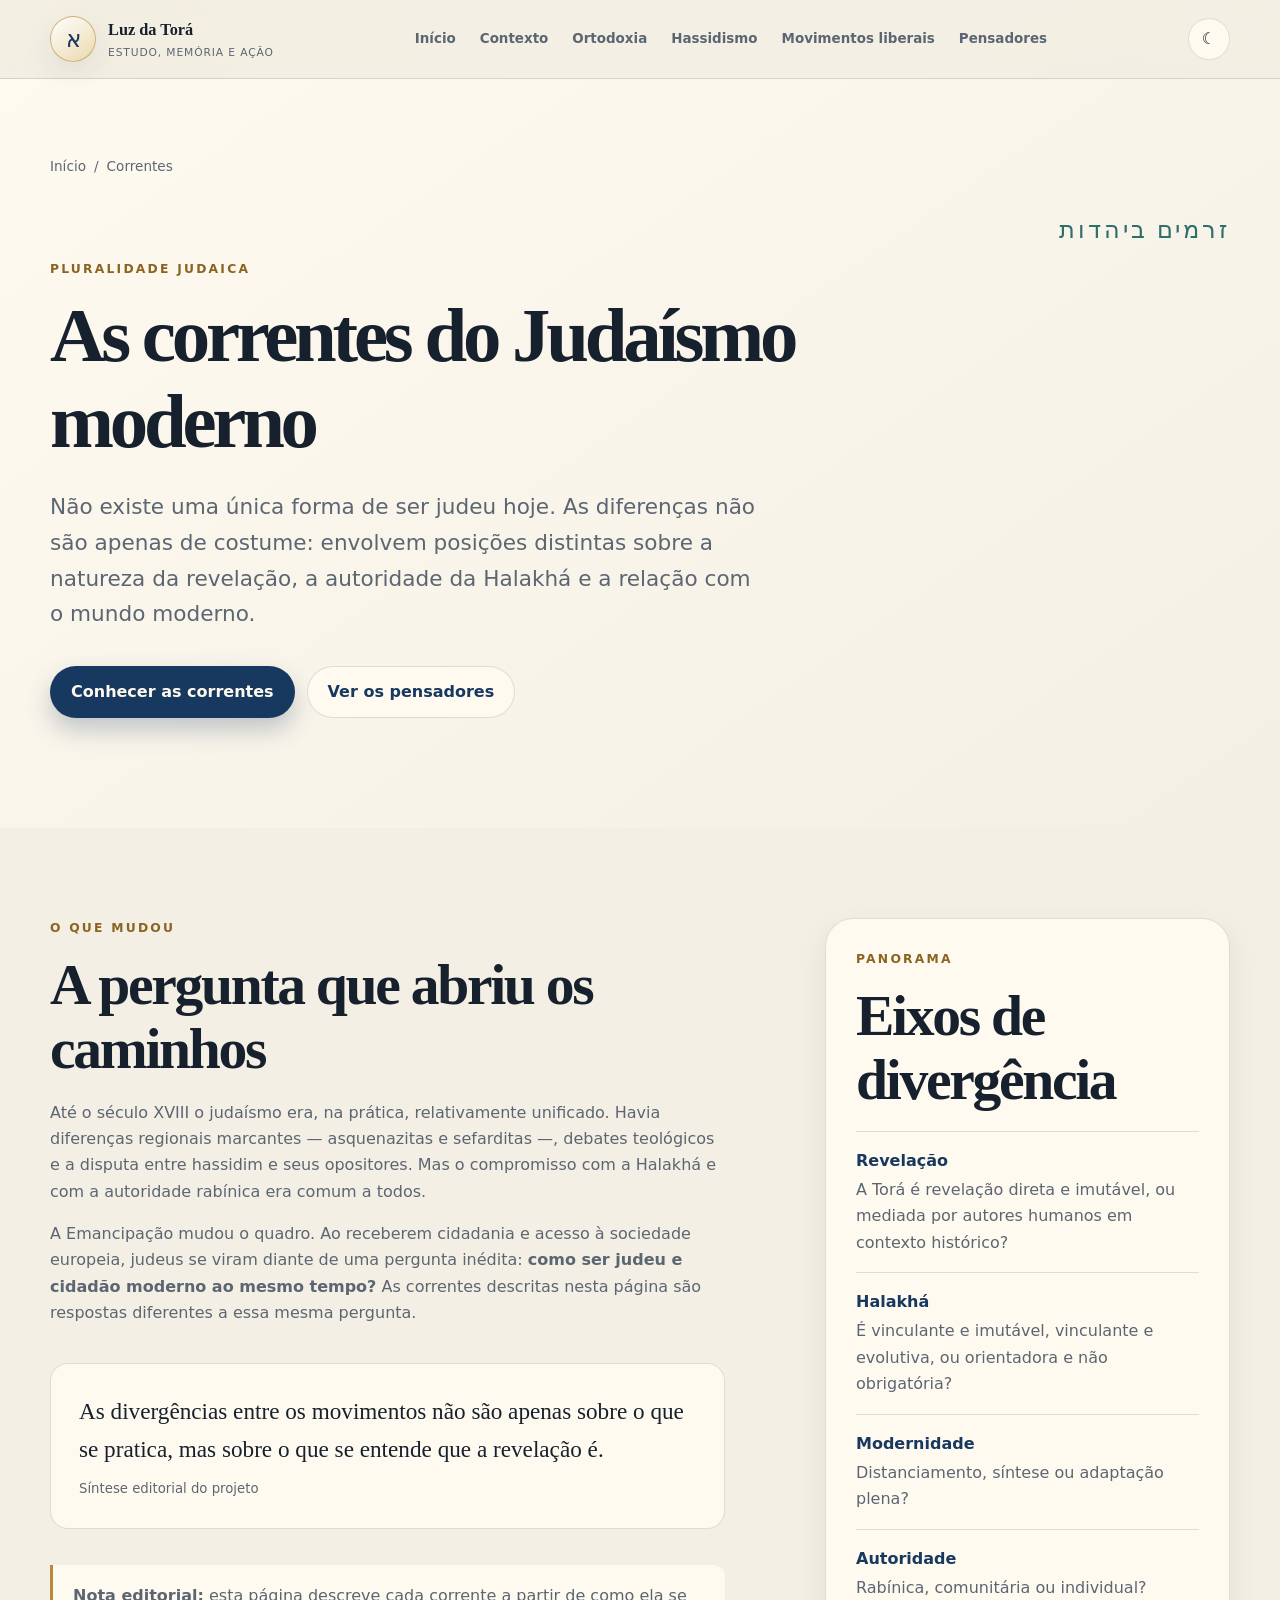
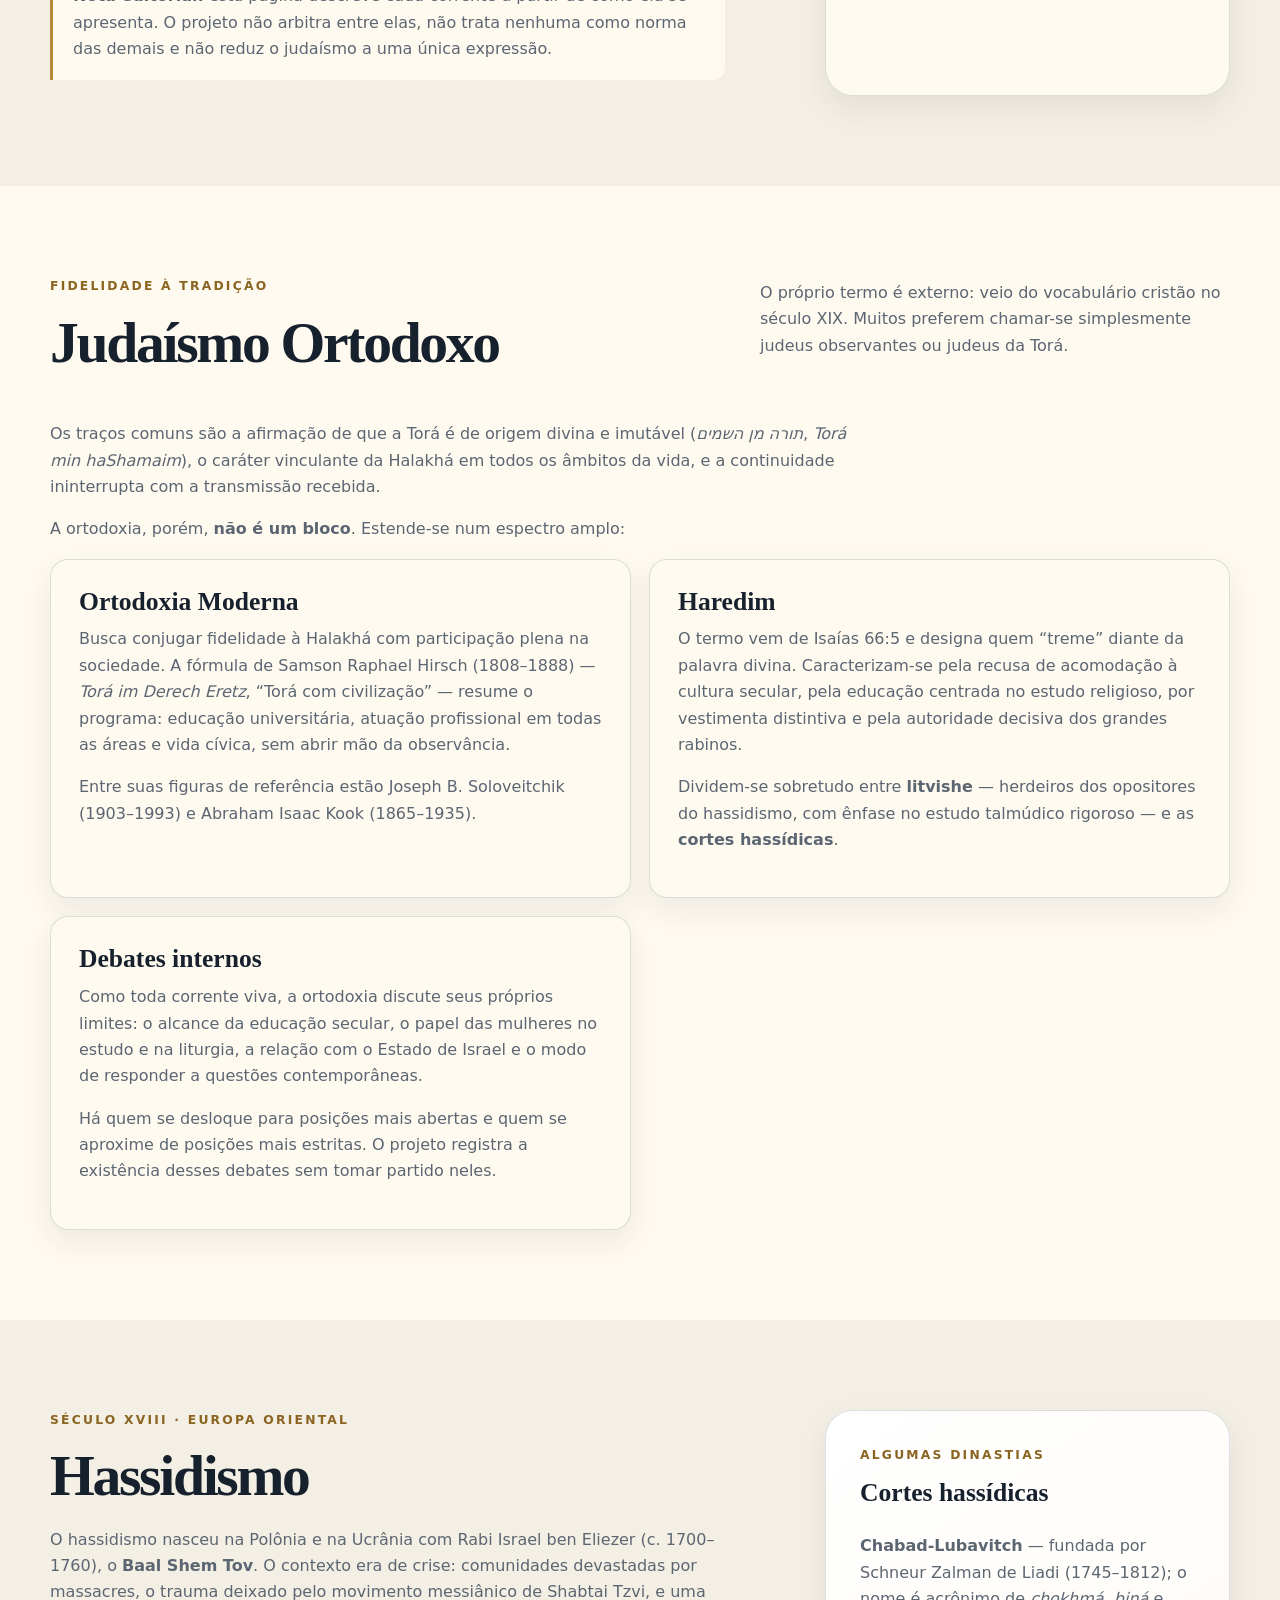
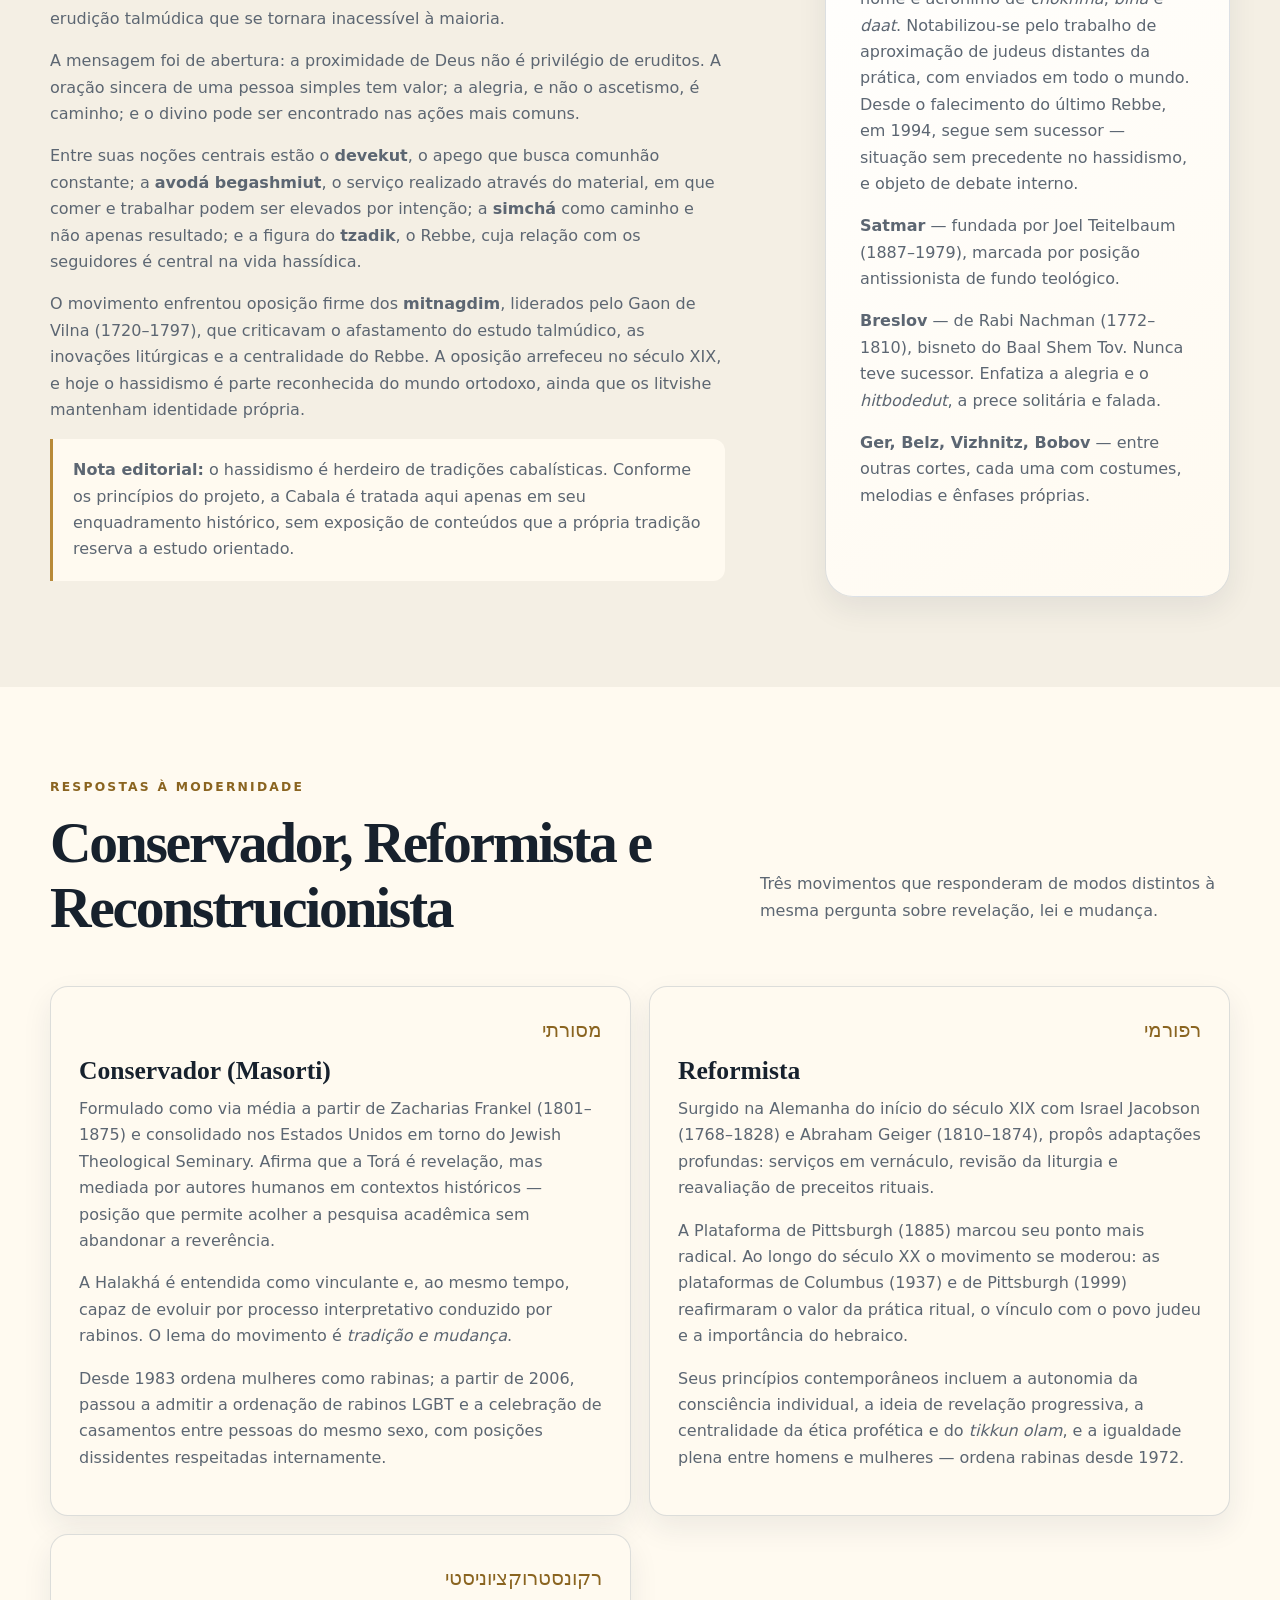
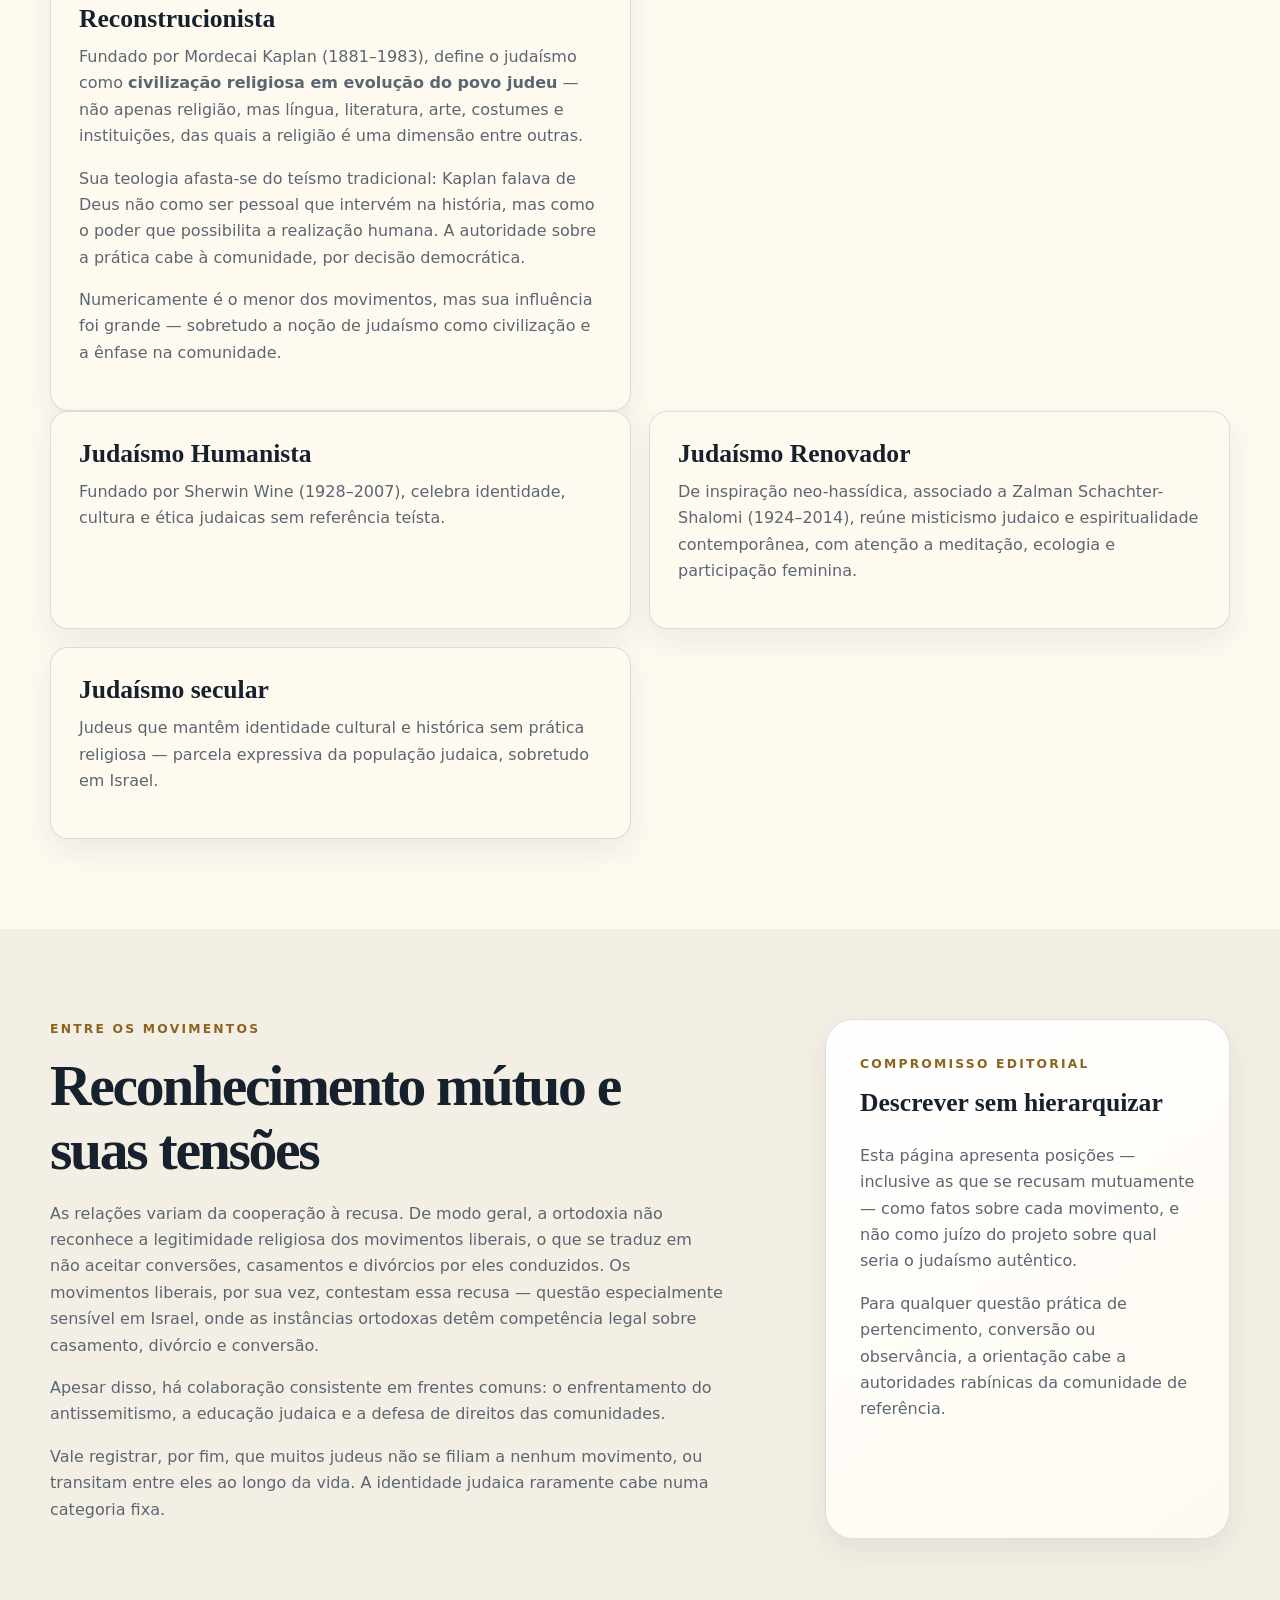
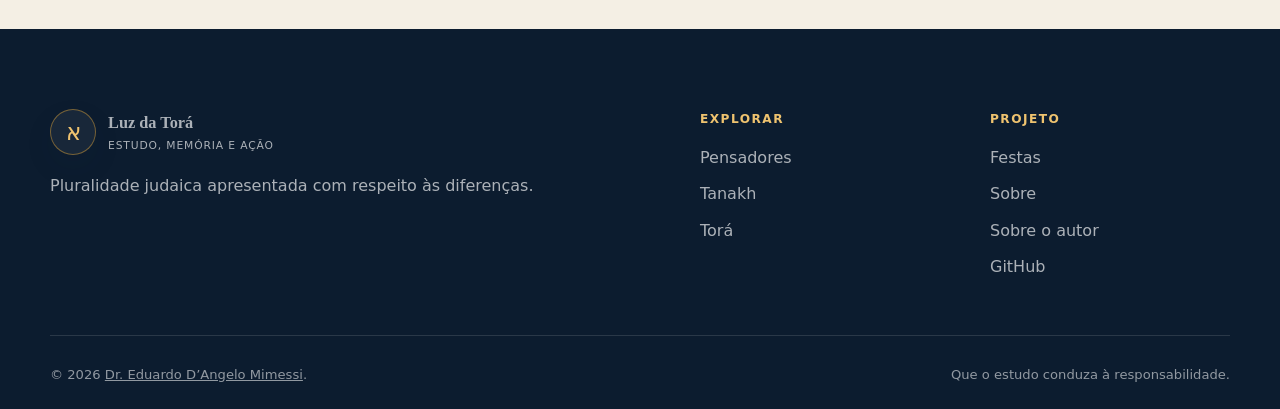
==== commit f5516f34: "Acrescenta a página "Sobre o autor" Cria autor.html com o perfil do autor, a declaração de onde ele " ====
--- a/docs/correntes.html
+++ b/docs/correntes.html
@@ -124,5 +124,5 @@
 
 </main>
 
-<footer class="site-footer"><div class="container footer-grid"><div><a class="brand footer-brand" href="index.html"><span class="brand-mark">א</span><span><strong>Luz da Torá</strong><small>estudo, memória e ação</small></span></a><p>Pluralidade judaica apresentada com respeito às diferenças.</p></div><nav><strong>Explorar</strong><a href="pensadores.html">Pensadores</a><a href="tanakh.html">Tanakh</a><a href="tora.html">Torá</a></nav><nav><strong>Projeto</strong><a href="festas.html">Festas</a><a href="index.html#sobre">Sobre</a><a href="https://github.com/edumimessi/luzdatora">GitHub</a></nav></div><div class="container footer-bottom"><p>© <span id="current-year"></span> Dr. Eduardo D’Angelo Mimessi.</p><p>Que o estudo conduza à responsabilidade.</p></div></footer>
+<footer class="site-footer"><div class="container footer-grid"><div><a class="brand footer-brand" href="index.html"><span class="brand-mark">א</span><span><strong>Luz da Torá</strong><small>estudo, memória e ação</small></span></a><p>Pluralidade judaica apresentada com respeito às diferenças.</p></div><nav><strong>Explorar</strong><a href="pensadores.html">Pensadores</a><a href="tanakh.html">Tanakh</a><a href="tora.html">Torá</a></nav><nav><strong>Projeto</strong><a href="festas.html">Festas</a><a href="index.html#sobre">Sobre</a><a href="autor.html">Sobre o autor</a><a href="https://github.com/edumimessi/luzdatora">GitHub</a></nav></div><div class="container footer-bottom"><p>© <span id="current-year"></span> <a href="autor.html">Dr. Eduardo D’Angelo Mimessi</a>.</p><p>Que o estudo conduza à responsabilidade.</p></div></footer>
 </body></html>
